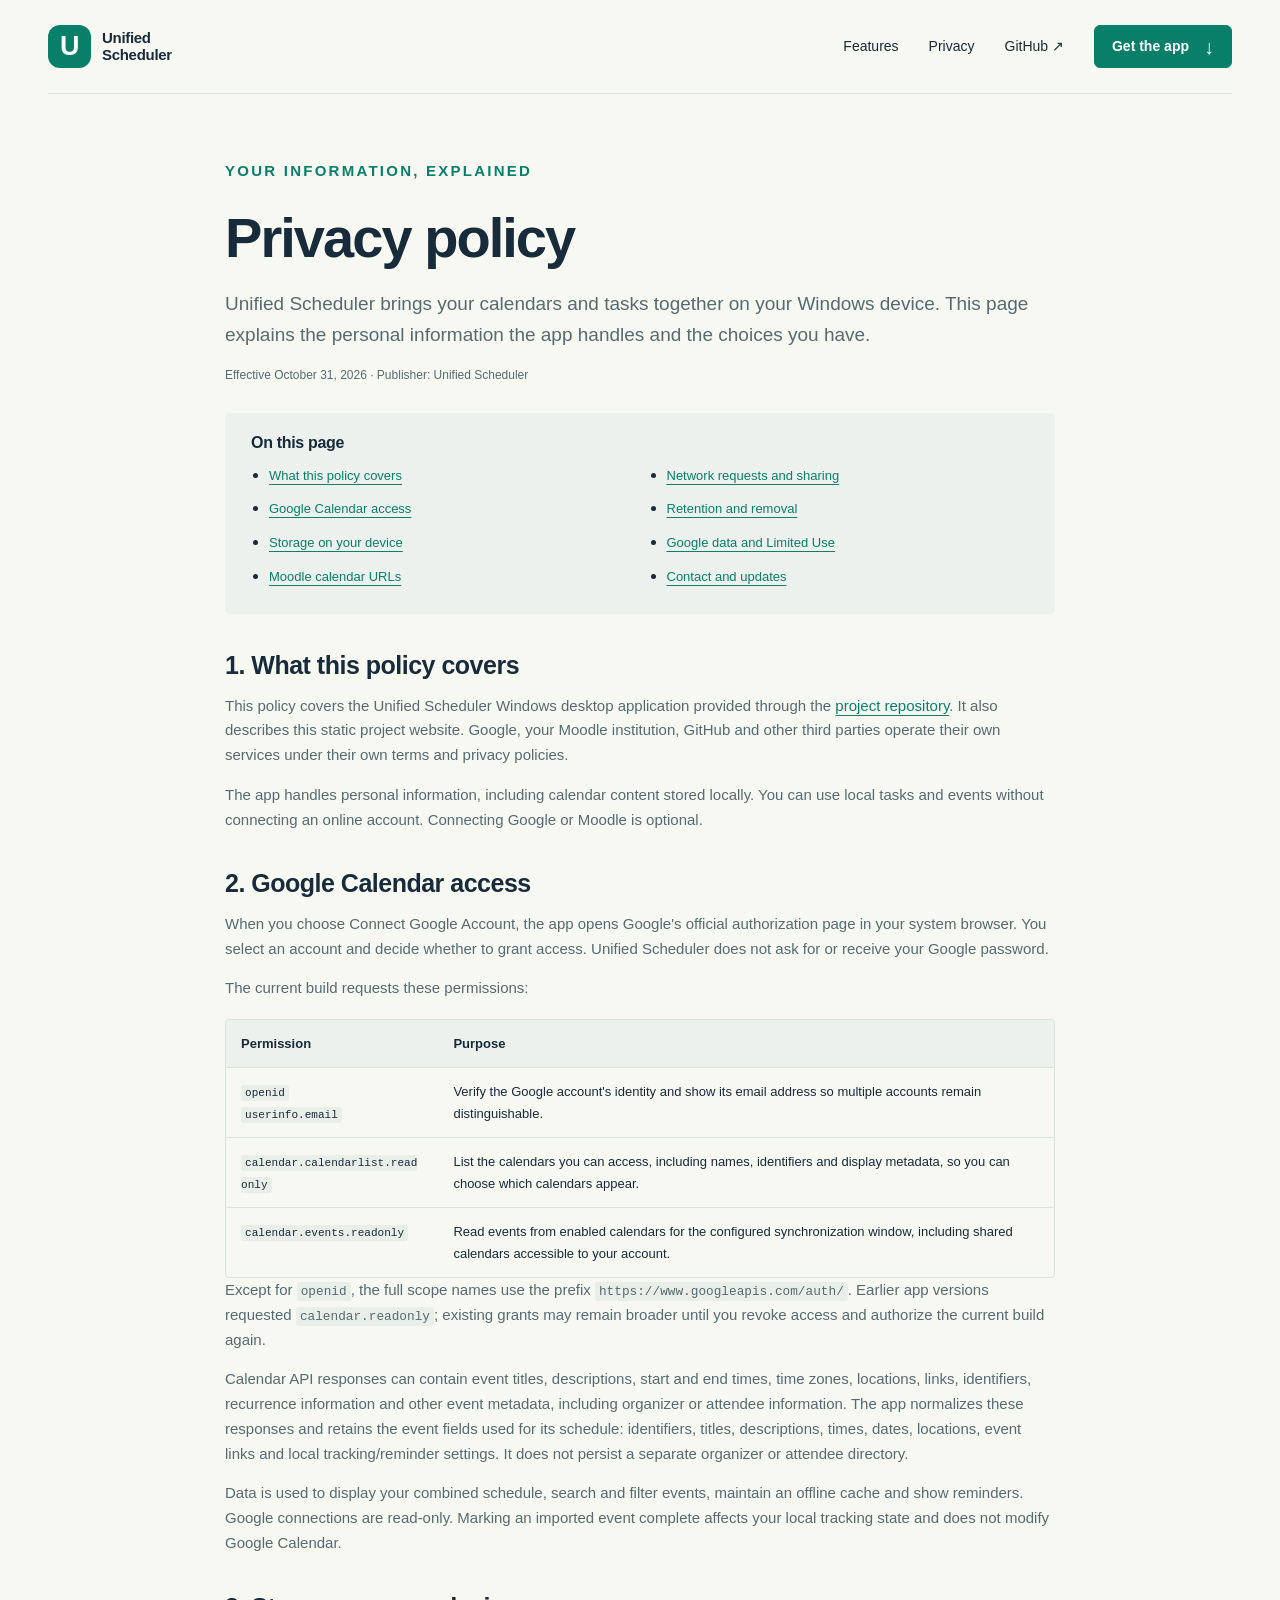
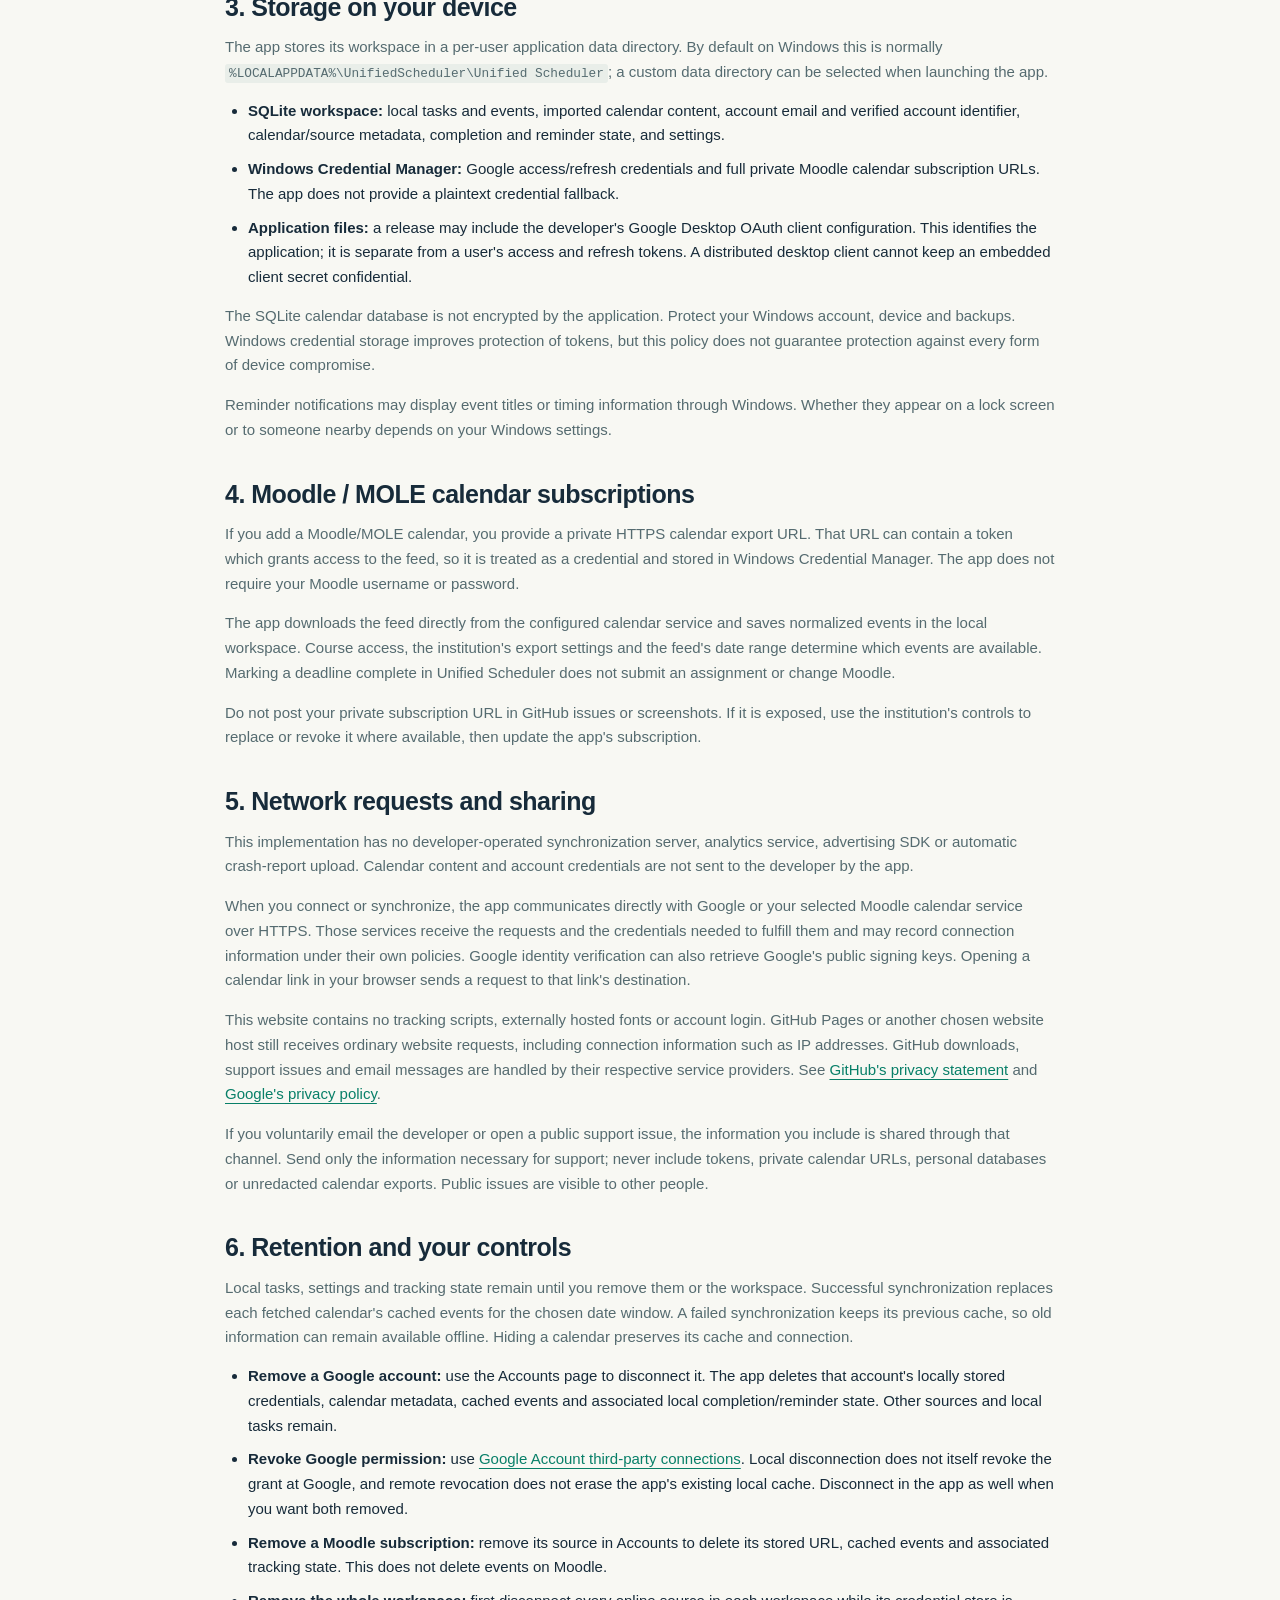
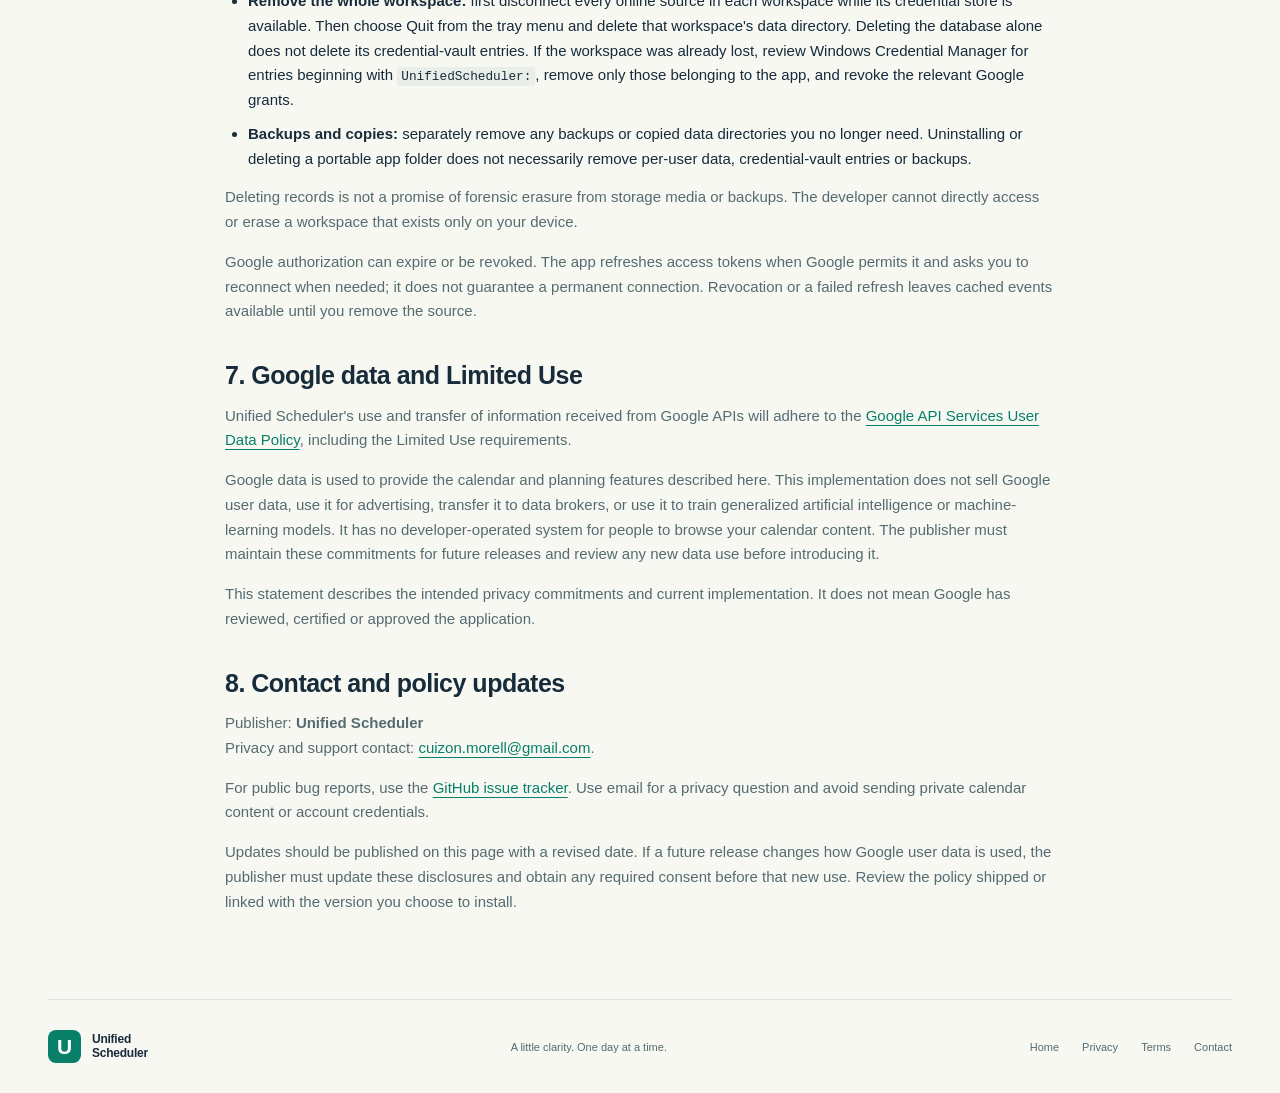
==== docs/public-site/privacy.html @ 7854fe2e "Prepare public website and desktop release workflow" ====
<!doctype html>
<html lang="en">
<head>
  <meta charset="utf-8">
  <meta name="viewport" content="width=device-width, initial-scale=1">
  <meta name="description" content="How Unified Scheduler accesses, uses and stores calendar information on your Windows device, and how you control connected accounts.">
  <meta name="theme-color" content="#087f68">
  <title>Privacy policy — Unified Scheduler</title>
  <link rel="icon" href="assets/app-icon.ico">
  <link rel="stylesheet" href="styles.css">
</head>
<body>
  <a class="skip-link" href="#main">Skip to content</a>
  <header class="site-header wrap">
    <a class="brand" href="index.html" aria-label="Unified Scheduler home"><span class="brand-mark" aria-hidden="true">U</span><span>Unified<span class="brand-second">Scheduler</span></span></a>
    <nav aria-label="Main navigation"><a href="index.html#features">Features</a><a href="privacy.html" aria-current="page">Privacy</a><a href="https://github.com/morelljedcuizon-commits/unified-scheduler">GitHub <span aria-hidden="true">↗</span></a><a class="button button-small" href="index.html#download">Get the app <span aria-hidden="true">↓</span></a></nav>
  </header>
  <main class="legal-main wrap" id="main">
    <p class="eyebrow">Your information, explained</p>
    <h1>Privacy policy</h1>
    <p class="legal-lead">Unified Scheduler brings your calendars and tasks together on your Windows device. This page explains the personal information the app handles and the choices you have.</p>
    <p class="legal-meta">Effective October 31, 2026 · Publisher: Unified Scheduler</p>
    <nav class="policy-toc" aria-label="Privacy policy contents"><h2>On this page</h2><ul><li><a href="#scope">What this policy covers</a></li><li><a href="#google">Google Calendar access</a></li><li><a href="#storage">Storage on your device</a></li><li><a href="#moodle">Moodle calendar URLs</a></li><li><a href="#sharing">Network requests and sharing</a></li><li><a href="#retention">Retention and removal</a></li><li><a href="#limited-use">Google data and Limited Use</a></li><li><a href="#contact">Contact and updates</a></li></ul></nav>
    <section id="scope"><h2>1. What this policy covers</h2><p>This policy covers the Unified Scheduler Windows desktop application provided through the <a href="https://github.com/morelljedcuizon-commits/unified-scheduler">project repository</a>. It also describes this static project website. Google, your Moodle institution, GitHub and other third parties operate their own services under their own terms and privacy policies.</p><p>The app handles personal information, including calendar content stored locally. You can use local tasks and events without connecting an online account. Connecting Google or Moodle is optional.</p></section>
    <section id="google"><h2>2. Google Calendar access</h2><p>When you choose Connect Google Account, the app opens Google's official authorization page in your system browser. You select an account and decide whether to grant access. Unified Scheduler does not ask for or receive your Google password.</p><p>The current build requests these permissions:</p><div class="table-wrap"><table><thead><tr><th scope="col">Permission</th><th scope="col">Purpose</th></tr></thead><tbody><tr><td><code>openid</code><br><code>userinfo.email</code></td><td>Verify the Google account's identity and show its email address so multiple accounts remain distinguishable.</td></tr><tr><td><code>calendar.calendarlist.readonly</code></td><td>List the calendars you can access, including names, identifiers and display metadata, so you can choose which calendars appear.</td></tr><tr><td><code>calendar.events.readonly</code></td><td>Read events from enabled calendars for the configured synchronization window, including shared calendars accessible to your account.</td></tr></tbody></table></div><p>Except for <code>openid</code>, the full scope names use the prefix <code>https://www.googleapis.com/auth/</code>. Earlier app versions requested <code>calendar.readonly</code>; existing grants may remain broader until you revoke access and authorize the current build again.</p><p>Calendar API responses can contain event titles, descriptions, start and end times, time zones, locations, links, identifiers, recurrence information and other event metadata, including organizer or attendee information. The app normalizes these responses and retains the event fields used for its schedule: identifiers, titles, descriptions, times, dates, locations, event links and local tracking/reminder settings. It does not persist a separate organizer or attendee directory.</p><p>Data is used to display your combined schedule, search and filter events, maintain an offline cache and show reminders. Google connections are read-only. Marking an imported event complete affects your local tracking state and does not modify Google Calendar.</p></section>
    <section id="storage"><h2>3. Storage on your device</h2><p>The app stores its workspace in a per-user application data directory. By default on Windows this is normally <code>%LOCALAPPDATA%\UnifiedScheduler\Unified Scheduler</code>; a custom data directory can be selected when launching the app.</p><ul><li><strong>SQLite workspace:</strong> local tasks and events, imported calendar content, account email and verified account identifier, calendar/source metadata, completion and reminder state, and settings.</li><li><strong>Windows Credential Manager:</strong> Google access/refresh credentials and full private Moodle calendar subscription URLs. The app does not provide a plaintext credential fallback.</li><li><strong>Application files:</strong> a release may include the developer's Google Desktop OAuth client configuration. This identifies the application; it is separate from a user's access and refresh tokens. A distributed desktop client cannot keep an embedded client secret confidential.</li></ul><p>The SQLite calendar database is not encrypted by the application. Protect your Windows account, device and backups. Windows credential storage improves protection of tokens, but this policy does not guarantee protection against every form of device compromise.</p><p>Reminder notifications may display event titles or timing information through Windows. Whether they appear on a lock screen or to someone nearby depends on your Windows settings.</p></section>
    <section id="moodle"><h2>4. Moodle / MOLE calendar subscriptions</h2><p>If you add a Moodle/MOLE calendar, you provide a private HTTPS calendar export URL. That URL can contain a token which grants access to the feed, so it is treated as a credential and stored in Windows Credential Manager. The app does not require your Moodle username or password.</p><p>The app downloads the feed directly from the configured calendar service and saves normalized events in the local workspace. Course access, the institution's export settings and the feed's date range determine which events are available. Marking a deadline complete in Unified Scheduler does not submit an assignment or change Moodle.</p><p>Do not post your private subscription URL in GitHub issues or screenshots. If it is exposed, use the institution's controls to replace or revoke it where available, then update the app's subscription.</p></section>
    <section id="sharing"><h2>5. Network requests and sharing</h2><p>This implementation has no developer-operated synchronization server, analytics service, advertising SDK or automatic crash-report upload. Calendar content and account credentials are not sent to the developer by the app.</p><p>When you connect or synchronize, the app communicates directly with Google or your selected Moodle calendar service over HTTPS. Those services receive the requests and the credentials needed to fulfill them and may record connection information under their own policies. Google identity verification can also retrieve Google's public signing keys. Opening a calendar link in your browser sends a request to that link's destination.</p><p>This website contains no tracking scripts, externally hosted fonts or account login. GitHub Pages or another chosen website host still receives ordinary website requests, including connection information such as IP addresses. GitHub downloads, support issues and email messages are handled by their respective service providers. See <a href="https://docs.github.com/en/site-policy/privacy-policies/github-general-privacy-statement">GitHub's privacy statement</a> and <a href="https://policies.google.com/privacy">Google's privacy policy</a>.</p><p>If you voluntarily email the developer or open a public support issue, the information you include is shared through that channel. Send only the information necessary for support; never include tokens, private calendar URLs, personal databases or unredacted calendar exports. Public issues are visible to other people.</p></section>
    <section id="retention"><h2>6. Retention and your controls</h2><p>Local tasks, settings and tracking state remain until you remove them or the workspace. Successful synchronization replaces each fetched calendar's cached events for the chosen date window. A failed synchronization keeps its previous cache, so old information can remain available offline. Hiding a calendar preserves its cache and connection.</p><ul><li><strong>Remove a Google account:</strong> use the Accounts page to disconnect it. The app deletes that account's locally stored credentials, calendar metadata, cached events and associated local completion/reminder state. Other sources and local tasks remain.</li><li><strong>Revoke Google permission:</strong> use <a href="https://myaccount.google.com/connections">Google Account third-party connections</a>. Local disconnection does not itself revoke the grant at Google, and remote revocation does not erase the app's existing local cache. Disconnect in the app as well when you want both removed.</li><li><strong>Remove a Moodle subscription:</strong> remove its source in Accounts to delete its stored URL, cached events and associated tracking state. This does not delete events on Moodle.</li><li><strong>Remove the whole workspace:</strong> first disconnect every online source in each workspace while its credential store is available. Then choose Quit from the tray menu and delete that workspace's data directory. Deleting the database alone does not delete its credential-vault entries. If the workspace was already lost, review Windows Credential Manager for entries beginning with <code>UnifiedScheduler:</code>, remove only those belonging to the app, and revoke the relevant Google grants.</li><li><strong>Backups and copies:</strong> separately remove any backups or copied data directories you no longer need. Uninstalling or deleting a portable app folder does not necessarily remove per-user data, credential-vault entries or backups.</li></ul><p>Deleting records is not a promise of forensic erasure from storage media or backups. The developer cannot directly access or erase a workspace that exists only on your device.</p><p>Google authorization can expire or be revoked. The app refreshes access tokens when Google permits it and asks you to reconnect when needed; it does not guarantee a permanent connection. Revocation or a failed refresh leaves cached events available until you remove the source.</p></section>
    <section id="limited-use"><h2>7. Google data and Limited Use</h2><p>Unified Scheduler's use and transfer of information received from Google APIs will adhere to the <a href="https://developers.google.com/terms/api-services-user-data-policy">Google API Services User Data Policy</a>, including the Limited Use requirements.</p><p>Google data is used to provide the calendar and planning features described here. This implementation does not sell Google user data, use it for advertising, transfer it to data brokers, or use it to train generalized artificial intelligence or machine-learning models. It has no developer-operated system for people to browse your calendar content. The publisher must maintain these commitments for future releases and review any new data use before introducing it.</p><p>This statement describes the intended privacy commitments and current implementation. It does not mean Google has reviewed, certified or approved the application.</p></section>
    <section id="contact"><h2>8. Contact and policy updates</h2><p>Publisher: <strong>Unified Scheduler</strong><br>Privacy and support contact: <a href="mailto:cuizon.morell@gmail.com">cuizon.morell@gmail.com</a>.</p><p>For public bug reports, use the <a href="https://github.com/morelljedcuizon-commits/unified-scheduler/issues">GitHub issue tracker</a>. Use email for a privacy question and avoid sending private calendar content or account credentials.</p><p>Updates should be published on this page with a revised date. If a future release changes how Google user data is used, the publisher must update these disclosures and obtain any required consent before that new use. Review the policy shipped or linked with the version you choose to install.</p></section>
  </main>
  <footer class="site-footer wrap"><a class="brand" href="index.html"><span class="brand-mark" aria-hidden="true">U</span><span>Unified<span class="brand-second">Scheduler</span></span></a><p>A little clarity. One day at a time.</p><nav aria-label="Footer navigation"><a href="index.html">Home</a><a href="privacy.html" aria-current="page">Privacy</a><a href="terms.html">Terms</a><a href="mailto:cuizon.morell@gmail.com">Contact</a></nav></footer>
</body>
</html>
---- docs/public-site/styles.css ----
:root {
  color-scheme: light;
  --paper: #f8f8f3;
  --white: #fff;
  --ink: #172b3a;
  --muted: #556b70;
  --green: #087f68;
  --green-dark: #123f35;
  --mint: #e0f3ec;
  --line: #dbe3df;
  --serif: Georgia,"Times New Roman",serif;
  --sans: "Segoe UI",Arial,sans-serif
}

* {
  box-sizing: border-box
}

html {
  scroll-behavior: smooth;
  scroll-padding-top: 24px
}

body {
  margin: 0;
  background: var(--paper);
  color: var(--ink);
  font-family: var(--sans);
  font-size: 16px;
  line-height: 1.65
}

a {
  color: var(--green);
  text-underline-offset: 4px
}

a:hover {
  text-decoration: underline
}

a:focus-visible,summary:focus-visible {
  outline: 3px solid #b66b1b;
  outline-offset: 5px
}

img {
  display: block;
  max-width: 100%;
  height: auto
}

button,a,summary {
  -webkit-tap-highlight-color: transparent
}

h1,h2,h3,p,figure {
  margin: 0
}

h1,h2,h3 {
  line-height: 1.14;
  font-weight: 600;
  letter-spacing: -.035em
}

h2 {
  font-size: clamp(32px,3.6vw,50px)
}

h3 {
  font-size: 20px;
  letter-spacing: -.02em
}

p {
  color: var(--muted)
}

.wrap {
  width: min(1280px,calc(100% - 96px));
  margin-inline: auto
}

.skip-link {
  position: absolute;
  left: 20px;
  top: -100px;
  padding: 12px 18px;
  background: #fff;
  z-index: 20
}

.skip-link:focus {
  top: 12px
}

.site-header {
  display: flex;
  align-items: center;
  justify-content: space-between;
  gap: 32px;
  padding-block: 25px;
  border-bottom: 1px solid var(--line)
}

.brand {
  display: inline-flex;
  align-items: center;
  gap: 11px;
  color: var(--ink);
  font-size: 15px;
  line-height: 1.12;
  font-weight: 650;
  text-decoration: none;
  letter-spacing: -.02em
}

.brand:hover {
  text-decoration: none
}

.brand-mark {
  display: grid;
  place-items: center;
  width: 43px;
  height: 43px;
  border-radius: 12px;
  background: var(--green);
  color: white;
  font-size: 27px;
  font-weight: 650
}

.brand-second {
  display: block
}

.site-header nav {
  display: flex;
  align-items: center;
  gap: 30px
}

.site-header nav>a:not(.button) {
  color: var(--ink);
  font-size: 14px;
  text-decoration: none
}

.site-header nav>a:hover {
  color: var(--green)
}

.button {
  display: inline-flex;
  align-items: center;
  justify-content: center;
  gap: 25px;
  padding: 15px 24px;
  background: var(--green);
  border: 1px solid var(--green);
  border-radius: 6px;
  color: white;
  text-decoration: none;
  font-size: 14px;
  font-weight: 650;
  line-height: 1.5;
  transition: background .15s,transform .15s
}

.button:hover {
  background: #096d5b;
  color: #fff;
  text-decoration: none;
  transform: translateY(-1px)
}

.button span {
  font-size: 20px;
  line-height: 1
}

.button-small {
  padding: 10px 17px;
  gap: 15px
}

.text-link {
  display: inline-flex;
  align-items: center;
  gap: 12px;
  font-size: 14px;
  font-weight: 650;
  text-decoration: none
}

.hero {
  display: grid;
  grid-template-columns: .85fr 1.15fr;
  align-items: center;
  gap: 54px;
  padding-top: 83px;
  padding-bottom: 67px
}

.eyebrow {
  text-transform: uppercase;
  letter-spacing: .15em;
  font-size: 11px;
  line-height: 1.6;
  font-weight: 750;
  color: var(--green);
  margin-bottom: 23px
}

.hero .eyebrow {
  display: flex;
  align-items: center;
  gap: 9px
}

.status-dot {
  width: 6px;
  height: 6px;
  background: var(--green);
  border-radius: 50%
}

.hero h1 {
  font-size: clamp(55px,5.5vw,78px);
  line-height: 1.03;
  letter-spacing: -.055em;
  margin-bottom: 26px
}

.hero h1 em {
  font-family: var(--serif);
  font-weight: 400;
  letter-spacing: -.06em;
  color: var(--green)
}

.hero-intro {
  font-size: 17px;
  line-height: 1.75;
  max-width: 410px
}

.hero-actions {
  display: flex;
  align-items: center;
  flex-wrap: wrap;
  gap: 22px;
  margin-top: 31px
}

.hero-footnote {
  font-size: 12px;
  margin-top: 21px;
  max-width: 390px
}

.app-preview {
  padding: 14px 14px 0;
  background: #e5eee8;
  border: 1px solid #d2e0d8;
  border-radius: 12px;
  box-shadow: 0 22px 40px -25px #254c3445;
  transform: rotate(-1.25deg)
}

.preview-caption {
  display: flex;
  gap: 8px;
  align-items: center;
  color: #3c5a50;
  font-size: 11px;
  padding-bottom: 12px
}

.preview-dot {
  height: 6px;
  width: 6px;
  border-radius: 50%;
  background: #7b9d8d
}

.preview-platform {
  margin-left: auto;
  font-size: 11px;
  letter-spacing: .12em
}

.app-preview img {
  border: 1px solid #d4dfd9;
  border-radius: 5px;
  background: white
}

.app-preview figcaption {
  font-size: 11px;
  text-align: center;
  color: #526c60;
  padding: 11px 0
}

.principles {
  display: flex;
  justify-content: space-between;
  gap: 25px;
  border-top: 1px solid var(--line);
  border-bottom: 1px solid var(--line);
  padding-block: 20px;
  color: #4c635c;
  font-size: 12px
}

.principles>span {
  display: flex;
  align-items: center;
  gap: 9px
}

.principles>span>span {
  font-size: 15px;
  color: var(--green)
}

.sources-section {
  display: grid;
  grid-template-columns: .85fr 1.15fr;
  gap: 80px;
  padding-block: 100px
}

.section-intro>p:last-child {
  font-size: 15px;
  max-width: 370px;
  margin-top: 24px
}

.source-list {
  border-top: 1px solid var(--line)
}

.source-row {
  display: grid;
  grid-template-columns: 26px 1fr;
  gap: 17px;
  padding: 25px 0;
  border-bottom: 1px solid var(--line)
}

.source-number {
  font-size: 11px;
  color: #73867d;
  padding-top: 5px;
  letter-spacing: .05em
}

.source-row h3 {
  display: flex;
  align-items: center;
  gap: 9px;
  font-size: 19px
}

.source-dot {
  display: inline-block;
  width: 8px;
  height: 8px;
  border-radius: 50%;
  flex-shrink: 0
}

.google-dot {
  background: #3d7dd9
}

.moodle-dot {
  background: #c5822b
}

.local-dot {
  background: #7578f6
}

.source-row p {
  font-size: 13px;
  margin-top: 10px;
  max-width: 470px
}

.source-label {
  grid-column: 2;
  font-size: 11px;
  text-transform: uppercase;
  letter-spacing: .13em;
  color: var(--green);
  margin-top: -9px
}

.workspace-section {
  background: #edf1ed;
  border-block: 1px solid #e1e8e0;
  padding-block: 80px
}

.workspace-grid {
  display: grid;
  grid-template-columns: 1.1fr .9fr;
  gap: 75px;
  align-items: center
}

.calendar-preview {
  padding: 12px 12px 0;
  background: #fff;
  border: 1px solid #d9e2da;
  border-radius: 9px;
  box-shadow: 0 20px 30px -30px #17342a80
}

.calendar-preview img {
  border: 1px solid #e1e8ec;
  border-radius: 3px
}

.calendar-preview figcaption {
  font-size: 11px;
  color: var(--muted);
  padding: 12px;
  text-align: center
}

.workspace-copy .eyebrow {
  margin-bottom: 18px
}

.feature-details {
  list-style: none;
  padding: 0;
  margin: 27px 0 0
}

.feature-details li {
  margin-top: 19px;
  padding-left: 17px;
  border-left: 2px solid #bbd1c2
}

.feature-details h3 {
  font-size: 15px;
  letter-spacing: 0
}

.feature-details p {
  font-size: 12px;
  margin-top: 6px;
  max-width: 350px
}

.privacy-section {
  background: var(--green-dark);
  color: #fff;
  padding: 57px 64px;
  margin-top: 88px;
  display: grid;
  grid-template-columns: 1fr .85fr;
  gap: 90px;
  border-radius: 7px
}

.privacy-section .eyebrow {
  color: #9bcabb
}

.privacy-section p {
  color: #c5d8cd
}

.privacy-section h2 {
  font-size: 42px
}

.privacy-section>div>p:not(.eyebrow) {
  font-size: 14px;
  max-width: 425px;
  margin-top: 23px
}

.privacy-section .text-link {
  color: #c3e8d7;
  margin-top: 24px
}

.privacy-points {
  align-self: center
}

.privacy-points p {
  display: flex;
  align-items: baseline;
  gap: 18px;
  border-bottom: 1px solid #49705e;
  padding: 23px 0;
  font-size: 13px;
  line-height: 1.65
}

.privacy-points p:first-child {
  padding-top: 0
}

.privacy-points p:last-child {
  border-bottom: 0;
  padding-bottom: 0
}

.privacy-points span {
  font-size: 11px;
  color: #9bcabb
}

.start-section {
  padding-block: 90px
}

.section-heading {
  text-align: center
}

.section-heading .eyebrow {
  margin-bottom: 16px
}

.start-steps {
  display: grid;
  grid-template-columns: repeat(3,1fr);
  gap: 62px;
  list-style: none;
  margin: 43px 0 0;
  padding: 0
}

.start-steps li {
  border-top: 1px solid #cbd7cf;
  padding-top: 21px
}

.step-number {
  display: grid;
  place-items: center;
  width: 29px;
  height: 29px;
  background: #e0ebe3;
  color: var(--green);
  font-size: 12px;
  border-radius: 50%;
  margin-bottom: 20px
}

.start-steps h3 {
  font-size: 18px
}

.start-steps p {
  font-size: 13px;
  margin-top: 12px;
  max-width: 310px
}

.download-section {
  display: flex;
  align-items: center;
  justify-content: space-between;
  gap: 70px;
  padding: 54px 64px;
  background: #e4eee5;
  border: 1px solid #cfdfd0;
  border-radius: 7px
}

.download-section .eyebrow {
  margin-bottom: 15px
}

.download-section h2 {
  font-size: 46px
}

.download-section>div>p:not(.eyebrow) {
  font-size: 13px;
  max-width: 400px;
  margin-top: 20px
}

.download-action {
  max-width: 365px
}

.download-action .button {
  min-width: 280px
}

.download-action>p {
  font-size: 13px!important
}

.download-action .release-note {
  margin-top: 9px!important;
  font-size: 13px!important
}

.download-action .text-link {
  margin-top: 17px;
  font-size: 12px
}

.faq-section {
  display: grid;
  grid-template-columns: .7fr 1.3fr;
  gap: 100px;
  padding-block: 85px
}

.faq-section h2 {
  font-size: 30px
}

.faq-list {
  border-top: 1px solid var(--line)
}

details {
  border-bottom: 1px solid var(--line);
  padding: 18px 0
}

summary {
  font-size: 14px;
  font-weight: 600;
  cursor: pointer;
  list-style: none;
  position: relative;
  padding-right: 32px
}

summary::-webkit-details-marker {
  display: none
}

summary:after {
  content: "+";
  position: absolute;
  right: 0;
  top: 0;
  color: var(--green);
  font-size: 20px;
  font-weight: 400
}

details[open] summary:after {
  content: "−"
}

details p {
  font-size: 13px;
  margin-top: 12px;
  max-width: 620px
}

.site-footer {
  display: flex;
  align-items: center;
  justify-content: space-between;
  gap: 30px;
  padding-block: 30px;
  border-top: 1px solid var(--line)
}

.site-footer .brand {
  font-size: 12px
}

.site-footer .brand-mark {
  width: 33px;
  height: 33px;
  border-radius: 8px;
  font-size: 21px
}

.site-footer p {
  font-size: 11px
}

.site-footer nav {
  display: flex;
  flex-wrap: wrap;
  gap: 23px
}

.site-footer nav a {
  font-size: 11px;
  text-decoration: none;
  color: var(--muted)
}

.site-footer nav a:hover {
  text-decoration: underline
}

.legal-main {
  max-width: 830px;
  padding-block: 65px 85px
}

.legal-main h1 {
  font-size: 56px;
  margin-bottom: 18px
}

.legal-main .legal-lead {
  font-size: 19px
}

.legal-main .legal-meta {
  font-size: 12px;
  margin-top: 15px
}

.legal-main section {
  margin-top: 37px;
  scroll-margin-top: 30px
}

.legal-main h2 {
  font-size: 25px;
  letter-spacing: -.02em;
  margin-bottom: 14px
}

.legal-main h3 {
  font-size: 18px;
  margin-block: 24px 10px
}

.legal-main p,.legal-main li {
  font-size: 15px
}

.legal-main section p+p {
  margin-top: 15px
}

.legal-main ul,.legal-main ol {
  padding-left: 23px;
  margin: 14px 0
}

.legal-main li+li {
  margin-top: 9px
}

.legal-main code {
  font-size: .85em;
  word-break: break-word;
  background: #e9eee9;
  padding: 2px 4px;
  border-radius: 3px
}

.draft-notice {
  background: #fff2d9;
  border: 1px solid #dfc28c;
  border-left: 4px solid #a96914;
  padding: 18px 20px;
  margin-top: 27px;
  border-radius: 4px
}

.draft-notice p {
  color: #694918;
  font-size: 13px
}

.draft-notice strong {
  color: #4d3510
}

.policy-toc {
  background: #edf1ed;
  padding: 21px 26px;
  border-radius: 5px;
  margin-top: 28px
}

.policy-toc h2 {
  font-size: 16px;
  margin-bottom: 10px
}

.policy-toc ul {
  columns: 2;
  column-gap: 35px;
  margin: 0;
  padding-left: 18px
}

.policy-toc a {
  font-size: 13px
}

.table-wrap {
  overflow-x: auto;
  border: 1px solid var(--line);
  border-radius: 4px;
  margin-top: 18px
}

table {
  border-collapse: collapse;
  width: 100%;
  font-size: 13px;
  text-align: left
}

th,td {
  padding: 13px 15px;
  vertical-align: top;
  border-bottom: 1px solid var(--line)
}

th {
  background: #edf1ed;
  font-weight: 650
}

tr:last-child td {
  border-bottom: 0
}

td:first-child {
  min-width: 150px
}

td p,td li {
  font-size: 13px!important
}

.legal-main .contact-placeholder {
  overflow-wrap: anywhere;
  font-weight: 650;
  color: #694918
}

.legal-footer-note {
  font-size: 12px!important;
  margin-top: 27px
}

@media(min-width:1500px) {
  .hero {
    gap: 65px;
    padding-block: 105px 80px
  }
  .app-preview {
    margin-right: -20px
  }
}

@media(max-width:1100px) {
  .wrap {
    width: calc(100% - 56px)
  }
  .hero {
    gap: 28px;
    padding-top: 62px
  }
  .hero h1 {
    font-size: 61px
  }
  .hero-intro {
    font-size: 15px
  }
  .hero-actions {
    gap: 18px
  }
  .hero-actions .text-link {
    font-size: 12px
  }
  .hero .button {
    padding: 13px 17px;
    gap: 12px
  }
  .sources-section {
    gap: 45px;
    padding-block: 75px
  }
  .workspace-grid {
    gap: 43px
  }
  .privacy-section {
    gap: 50px;
    padding: 45px
  }
  .download-section {
    padding: 43px;
    gap: 45px
  }
  .faq-section {
    gap: 55px
  }
  .site-header nav {
    gap: 23px
  }
  .site-footer {
    gap: 20px
  }
  .site-footer p {
    display: none
  }
}

@media(max-width:800px) {
  .hero {
    grid-template-columns: 1fr;
    padding-block: 48px 38px;
    gap: 38px
  }
  .hero-copy {
    max-width: 560px
  }
  .hero h1 {
    font-size: 66px
  }
  .hero-intro {
    max-width: 480px;
    font-size: 17px
  }
  .hero-actions {
    margin-top: 25px
  }
  .hero-footnote {
    margin-top: 17px
  }
  .app-preview {
    max-width: 670px;
    transform: none
  }
  .principles {
    flex-wrap: wrap;
    justify-content: flex-start;
    gap: 12px 26px;
    font-size: 11px
  }
  .sources-section {
    grid-template-columns: 1fr;
    gap: 32px;
    padding-block: 60px
  }
  .section-intro>p:last-child {
    max-width: 560px;
    margin-top: 16px
  }
  .source-row {
    grid-template-columns: 25px 1fr
  }
  .source-row p {
    max-width: none
  }
  .workspace-grid {
    grid-template-columns: 1fr;
    gap: 35px
  }
  .workspace-section {
    padding-block: 50px
  }
  .workspace-copy {
    grid-row: 1
  }
  .feature-details p {
    max-width: none
  }
  .privacy-section {
    grid-template-columns: 1fr;
    gap: 34px;
    margin-top: 55px;
    padding: 36px
  }
  .privacy-section h2 {
    font-size: 37px
  }
  .privacy-points p {
    padding-block: 15px
  }
  .start-section {
    padding-block: 60px
  }
  .start-steps {
    gap: 28px;
    margin-top: 32px
  }
  .start-steps h3 {
    font-size: 17px
  }
  .start-steps p {
    font-size: 12px
  }
  .download-section {
    padding: 36px;
    gap: 30px;
    align-items: flex-start
  }
  .download-section h2 {
    font-size: 36px
  }
  .download-action {
    max-width: 280px
  }
  .download-action .button {
    min-width: auto;
    font-size: 13px;
    gap: 15px;
    padding-inline: 18px
  }
  .faq-section {
    grid-template-columns: 1fr;
    gap: 26px;
    padding-block: 55px
  }
  .site-header {
    gap: 20px
  }
  .site-header nav {
    gap: 20px
  }
  .site-header nav>a:first-child {
    display: none
  }
  .site-header nav>a:not(.button) {
    font-size: 12px
  }
  .site-header .button-small {
    font-size: 12px;
    padding: 9px 13px
  }
  .legal-main {
    padding-top: 45px
  }
  .legal-main h1 {
    font-size: 46px
  }
  .legal-main .legal-lead {
    font-size: 17px
  }
}

@media(max-width:540px) {
  .wrap {
    width: calc(100% - 36px)
  }
  .site-header {
    padding-block: 18px;
    gap: 14px
  }
  .brand {
    font-size: 12px;
    gap: 8px
  }
  .brand-mark {
    width: 35px;
    height: 35px;
    border-radius: 9px;
    font-size: 23px
  }
  .site-header nav {
    gap: 14px
  }
  .site-header nav>a[href^="https://github"] {
    display: none
  }
  .site-header nav>a:not(.button) {
    font-size: 11px
  }
  .button-small {
    gap: 9px;
    padding: 9px 11px!important
  }
  .hero {
    padding-top: 37px;
    gap: 31px
  }
  .hero .eyebrow {
    font-size: 11px;
    letter-spacing: .11em;
    margin-bottom: 20px
  }
  .hero h1 {
    font-size: 59px;
    margin-bottom: 20px
  }
  .hero-intro {
    font-size: 15px;
    line-height: 1.75
  }
  .hero-actions {
    gap: 18px
  }
  .hero .button {
    font-size: 12px
  }
  .hero-actions .text-link {
    font-size: 11px;
    gap: 7px
  }
  .hero-footnote {
    font-size: 12px
  }
  .app-preview {
    padding: 9px 9px 0;
    border-radius: 8px
  }
  .preview-caption {
    font-size: 11px;
    padding-bottom: 9px
  }
  .app-preview figcaption {
    font-size: 11px;
    padding: 8px 0
  }
  .preview-platform {
    font-size: 7px
  }
  .principles {
    display: grid;
    gap: 10px;
    padding-block: 17px
  }
  .sources-section {
    padding-block: 44px;
    gap: 25px
  }
  .eyebrow {
    font-size: 11px;
    margin-bottom: 15px
  }
  .source-row {
    gap: 12px;
    padding-block: 22px
  }
  .source-row h3 {
    font-size: 18px
  }
  .source-row p {
    font-size: 12px
  }
  .source-label {
    font-size: 11px
  }
  .workspace-section {
    padding-block: 38px
  }
  .workspace-grid {
    gap: 27px
  }
  .privacy-section {
    padding: 28px;
    margin-top: 42px;
    gap: 26px
  }
  .privacy-section h2 {
    font-size: 33px
  }
  .privacy-section>div>p:not(.eyebrow) {
    font-size: 13px;
    margin-top: 17px
  }
  .privacy-section .text-link {
    font-size: 12px
  }
  .privacy-points p {
    font-size: 12px;
    gap: 13px
  }
  .start-section {
    padding-block: 43px
  }
  .section-heading {
    text-align: left
  }
  .section-heading h2 {
    font-size: 30px
  }
  .start-steps {
    grid-template-columns: 1fr;
    gap: 23px;
    margin-top: 25px
  }
  .start-steps li {
    display: grid;
    grid-template-columns: 29px 1fr;
    column-gap: 16px;
    padding-top: 20px
  }
  .step-number {
    grid-row: span 2;
    margin: 0
  }
  .start-steps h3 {
    padding-top: 4px
  }
  .start-steps p {
    grid-column: 2;
    max-width: none;
    margin-top: 8px
  }
  .download-section {
    display: block;
    padding: 28px
  }
  .download-section h2 {
    font-size: 35px
  }
  .download-section>div>p:not(.eyebrow) {
    margin-top: 16px
  }
  .download-action {
    margin-top: 28px;
    max-width: none
  }
  .download-action .button {
    width: 100%;
    font-size: 13px
  }
  .faq-section {
    padding-block: 43px;
    gap: 22px
  }
  .faq-section h2 {
    font-size: 27px
  }
  summary {
    font-size: 13px
  }
  details p {
    font-size: 12px
  }
  .site-footer {
    flex-direction: column;
    align-items: flex-start;
    gap: 20px;
    padding-block: 25px
  }
  .site-footer nav {
    gap: 22px
  }
  .legal-main {
    padding-block: 35px 50px
  }
  .legal-main h1 {
    font-size: 39px
  }
  .legal-main .legal-lead {
    font-size: 16px
  }
  .legal-main p,.legal-main li {
    font-size: 14px
  }
  .policy-toc ul {
    columns: 1
  }
  .legal-main h2 {
    font-size: 23px
  }
  .legal-main .draft-notice p {
    font-size: 12px
  }
  .legal-main section {
    margin-top: 30px
  }
  .draft-notice {
    padding: 16px
  }
  .policy-toc {
    padding: 18px 20px
  }
  td:first-child {
    min-width: 115px
  }
  th,td {
    padding: 11px
  }
}

@media(prefers-reduced-motion:reduce) {
  html {
    scroll-behavior: auto
  }
  .button {
    transition: none
  }
  .button:hover {
    transform: none
  }
}
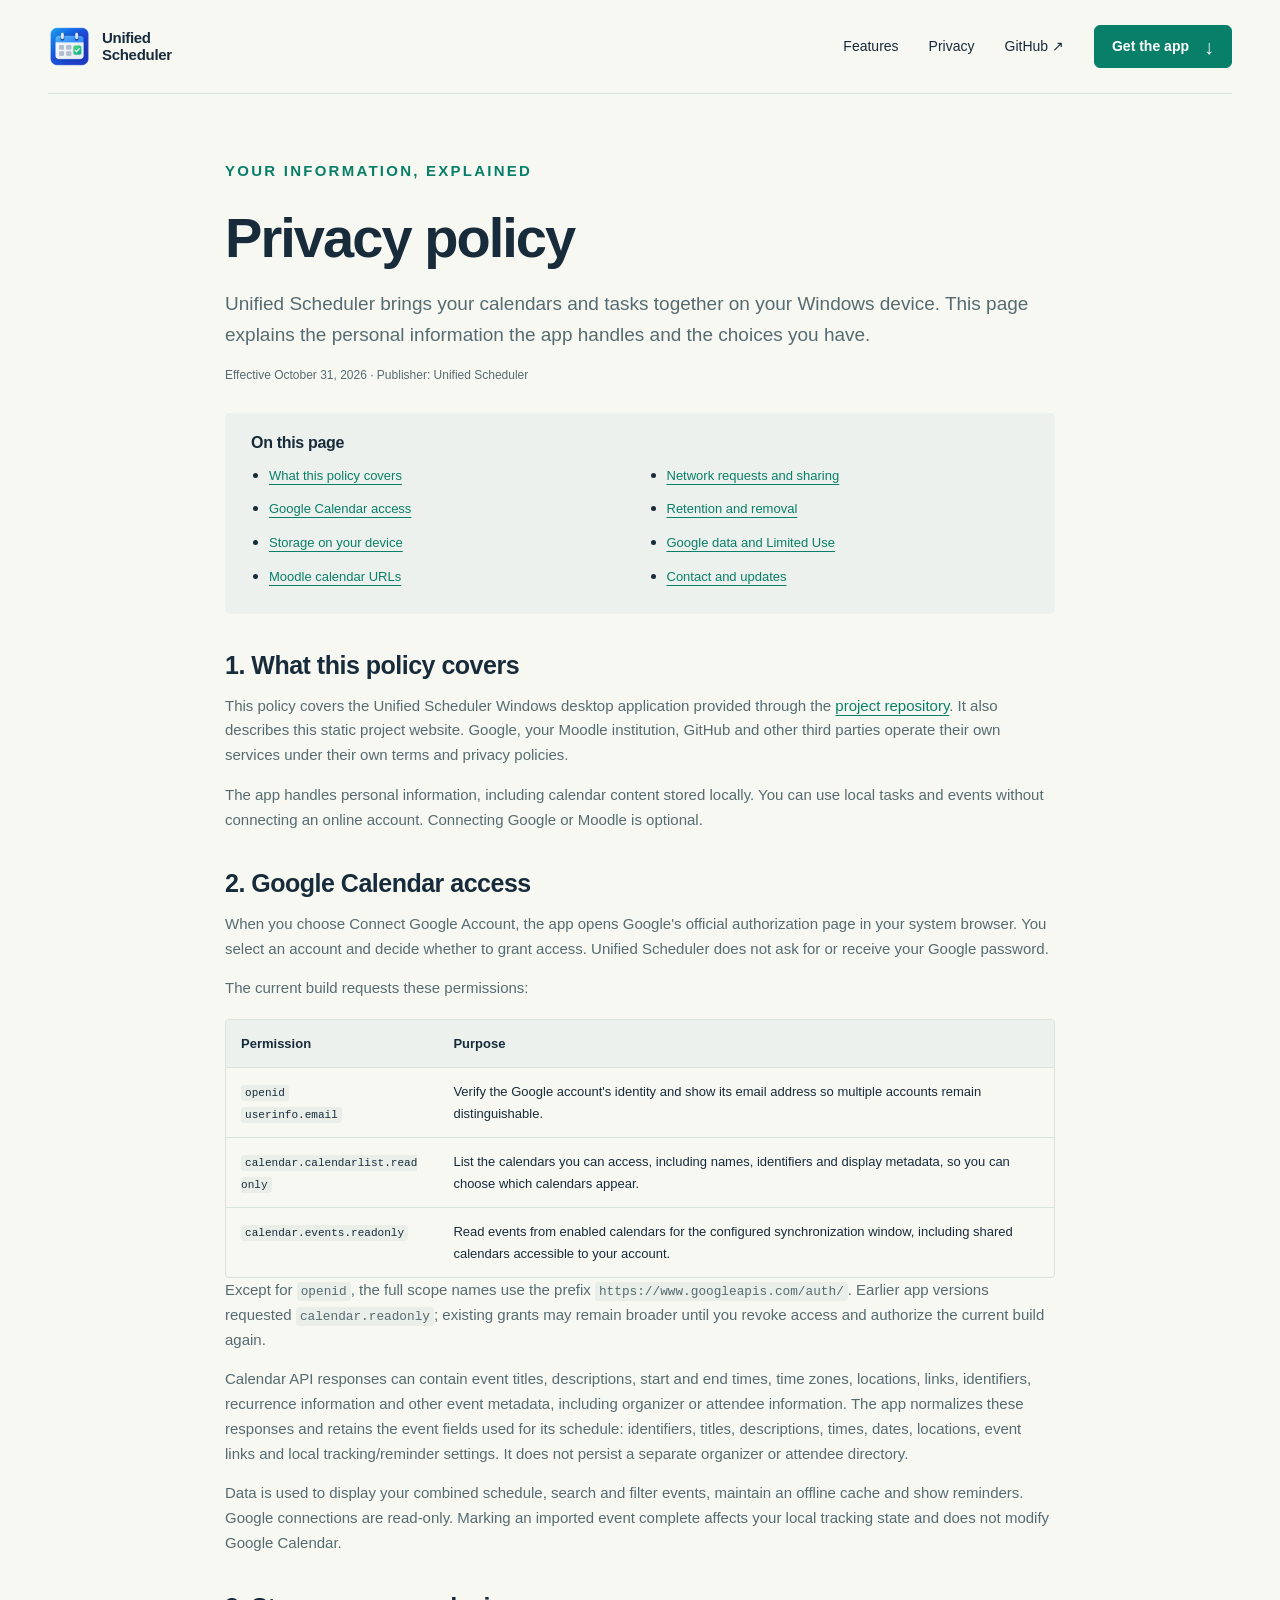
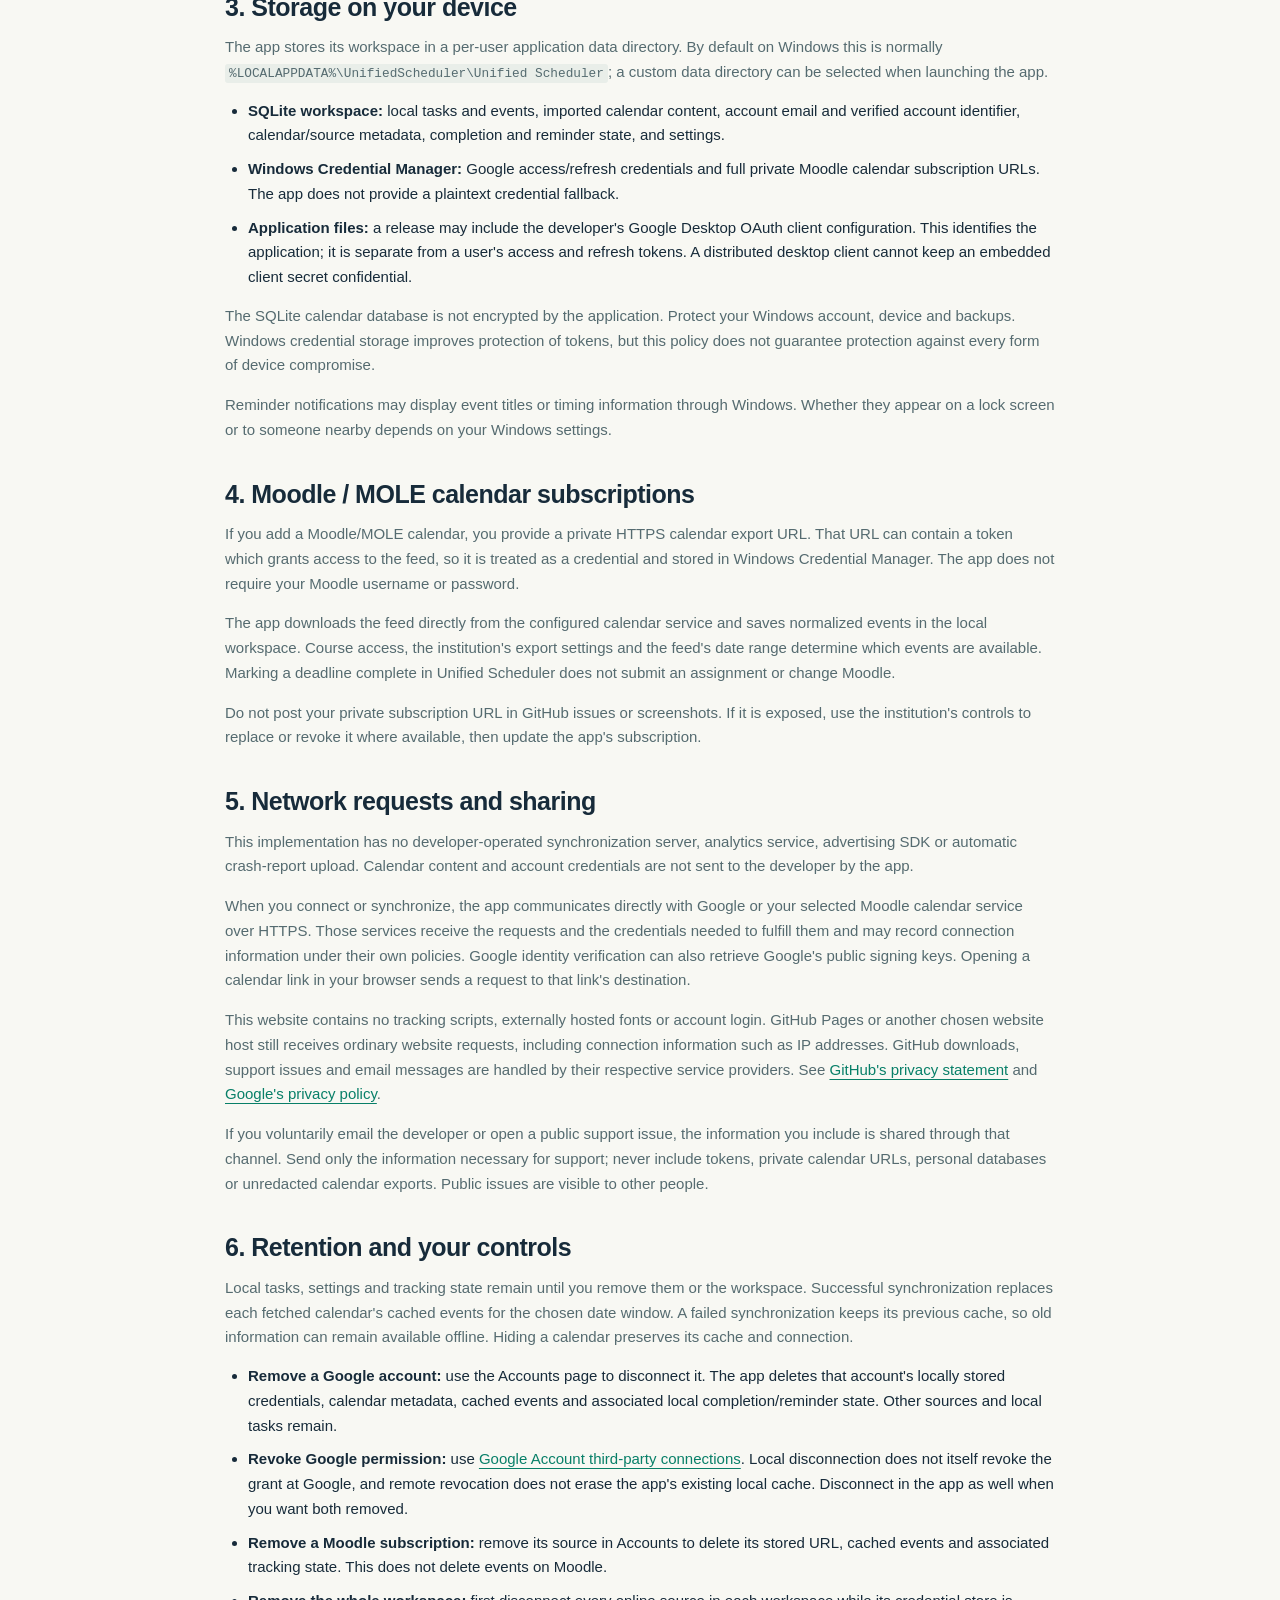
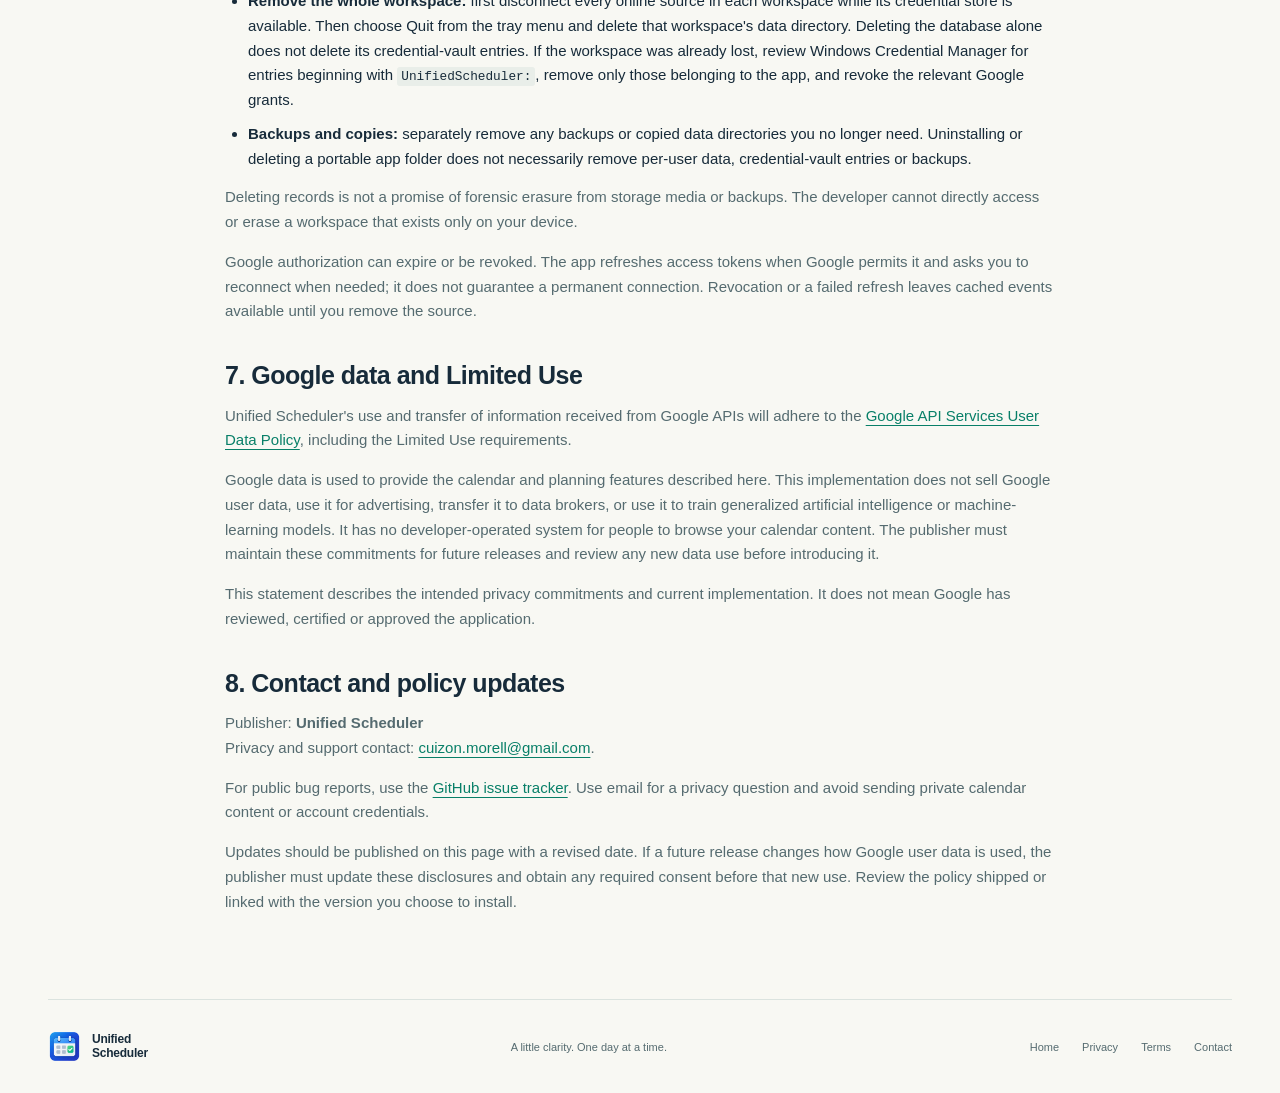
==== commit 0fe35d7d: "Use desktop app icon throughout the public website" ====
--- a/docs/public-site/privacy.html
+++ b/docs/public-site/privacy.html
@@ -12,7 +12,7 @@
 <body>
   <a class="skip-link" href="#main">Skip to content</a>
   <header class="site-header wrap">
-    <a class="brand" href="index.html" aria-label="Unified Scheduler home"><span class="brand-mark" aria-hidden="true">U</span><span>Unified<span class="brand-second">Scheduler</span></span></a>
+    <a class="brand" href="index.html" aria-label="Unified Scheduler home"><img class="brand-mark" src="assets/app-icon.ico" alt="" width="43" height="43"><span>Unified<span class="brand-second">Scheduler</span></span></a>
     <nav aria-label="Main navigation"><a href="index.html#features">Features</a><a href="privacy.html" aria-current="page">Privacy</a><a href="https://github.com/morelljedcuizon-commits/unified-scheduler">GitHub <span aria-hidden="true">↗</span></a><a class="button button-small" href="index.html#download">Get the app <span aria-hidden="true">↓</span></a></nav>
   </header>
   <main class="legal-main wrap" id="main">
@@ -30,6 +30,6 @@
     <section id="limited-use"><h2>7. Google data and Limited Use</h2><p>Unified Scheduler's use and transfer of information received from Google APIs will adhere to the <a href="https://developers.google.com/terms/api-services-user-data-policy">Google API Services User Data Policy</a>, including the Limited Use requirements.</p><p>Google data is used to provide the calendar and planning features described here. This implementation does not sell Google user data, use it for advertising, transfer it to data brokers, or use it to train generalized artificial intelligence or machine-learning models. It has no developer-operated system for people to browse your calendar content. The publisher must maintain these commitments for future releases and review any new data use before introducing it.</p><p>This statement describes the intended privacy commitments and current implementation. It does not mean Google has reviewed, certified or approved the application.</p></section>
     <section id="contact"><h2>8. Contact and policy updates</h2><p>Publisher: <strong>Unified Scheduler</strong><br>Privacy and support contact: <a href="mailto:cuizon.morell@gmail.com">cuizon.morell@gmail.com</a>.</p><p>For public bug reports, use the <a href="https://github.com/morelljedcuizon-commits/unified-scheduler/issues">GitHub issue tracker</a>. Use email for a privacy question and avoid sending private calendar content or account credentials.</p><p>Updates should be published on this page with a revised date. If a future release changes how Google user data is used, the publisher must update these disclosures and obtain any required consent before that new use. Review the policy shipped or linked with the version you choose to install.</p></section>
   </main>
-  <footer class="site-footer wrap"><a class="brand" href="index.html"><span class="brand-mark" aria-hidden="true">U</span><span>Unified<span class="brand-second">Scheduler</span></span></a><p>A little clarity. One day at a time.</p><nav aria-label="Footer navigation"><a href="index.html">Home</a><a href="privacy.html" aria-current="page">Privacy</a><a href="terms.html">Terms</a><a href="mailto:cuizon.morell@gmail.com">Contact</a></nav></footer>
+  <footer class="site-footer wrap"><a class="brand" href="index.html"><img class="brand-mark" src="assets/app-icon.ico" alt="" width="43" height="43"><span>Unified<span class="brand-second">Scheduler</span></span></a><p>A little clarity. One day at a time.</p><nav aria-label="Footer navigation"><a href="index.html">Home</a><a href="privacy.html" aria-current="page">Privacy</a><a href="terms.html">Terms</a><a href="mailto:cuizon.morell@gmail.com">Contact</a></nav></footer>
 </body>
 </html>
--- a/docs/public-site/styles.css
+++ b/docs/public-site/styles.css
@@ -121,15 +121,10 @@
 }
 
 .brand-mark {
-  display: grid;
-  place-items: center;
   width: 43px;
   height: 43px;
-  border-radius: 12px;
-  background: var(--green);
-  color: white;
-  font-size: 27px;
-  font-weight: 650
+  flex-shrink: 0;
+  object-fit: contain
 }
 
 .brand-second {
@@ -686,9 +681,7 @@
 
 .site-footer .brand-mark {
   width: 33px;
-  height: 33px;
-  border-radius: 8px;
-  font-size: 21px
+  height: 33px
 }
 
 .site-footer p {
@@ -1071,9 +1064,7 @@
   }
   .brand-mark {
     width: 35px;
-    height: 35px;
-    border-radius: 9px;
-    font-size: 23px
+    height: 35px
   }
   .site-header nav {
     gap: 14px
